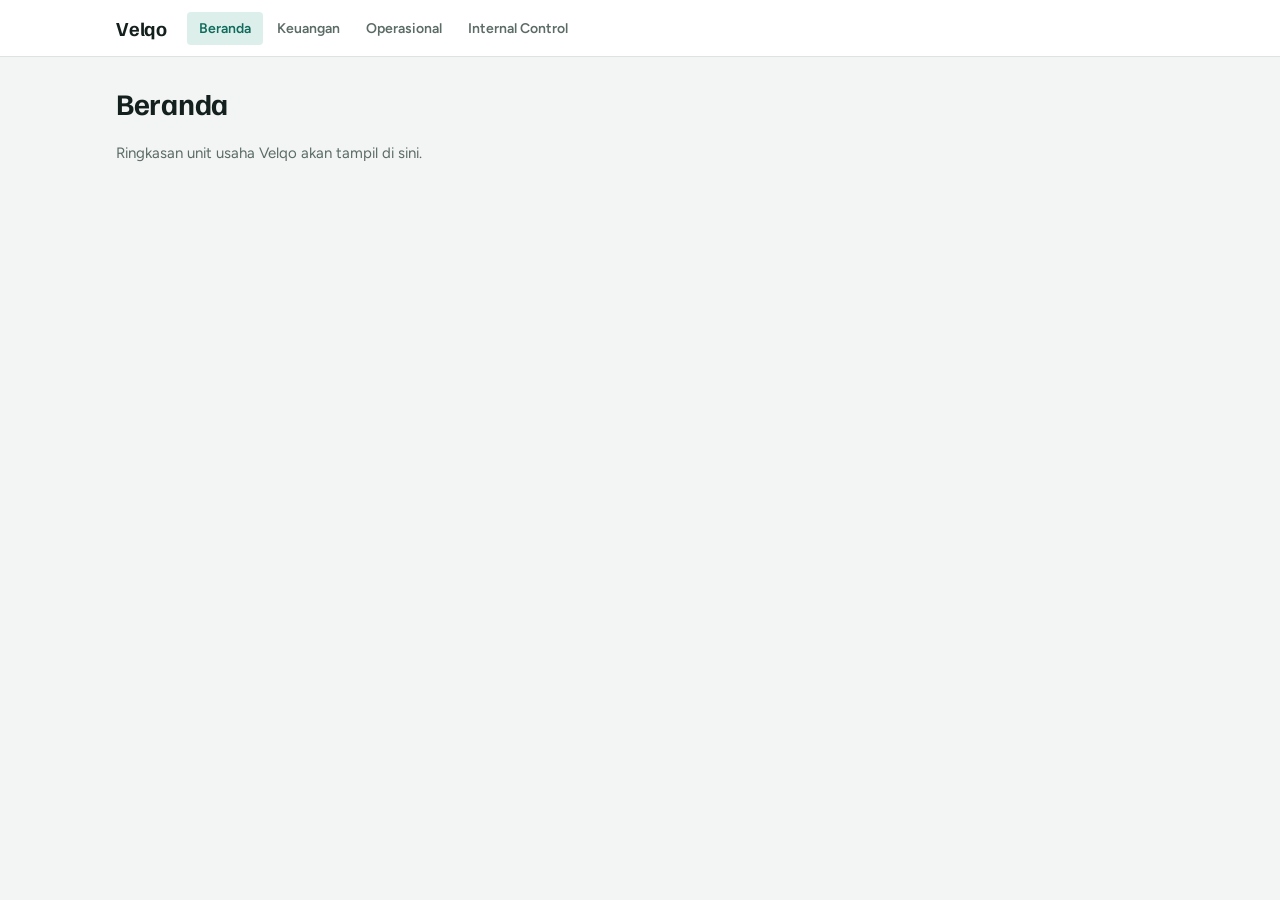
==== index.html @ 950c6e25 "web velco" ====
<!doctype html>
<html lang="id">
<head>
<meta charset="utf-8">
<meta name="viewport" content="width=device-width, initial-scale=1">
<title>Velqo</title>
<link rel="stylesheet" href="https://fonts.googleapis.com/css2?family=Familjen+Grotesk:wght@600;700&family=Figtree:wght@400;600&display=swap">
<link rel="stylesheet" href="assets/css/base.css">
<link rel="stylesheet" href="assets/css/nav.css">
</head>
<body>
<div id="velqo-nav"></div>
<script src="assets/js/menu.js"></script>
<script src="assets/js/nav.js"></script>

<main class="page">
  <h1>Beranda</h1>
  <p class="lead">Ringkasan unit usaha Velqo akan tampil di sini.</p>
</main>
</body>
</html>
---- assets/css/base.css ----
/* Warna dan huruf dasar yang dipakai semua halaman Velqo. */
:root {
  --bg: #F2F5F3;
  --surface: #FFFFFF;
  --ink: #14201D;
  --muted: #5B6B66;
  --line: #DCE3E0;
  --accent: #0F6B5C;
  --accent-ink: #FFFFFF;
  --accent-soft: #DDEFEA;
  --font-display: 'Familjen Grotesk', 'Segoe UI', system-ui, sans-serif;
  --font-body: 'Figtree', 'Segoe UI', system-ui, sans-serif;
  color-scheme: light;
}
@media (prefers-color-scheme: dark) {
  :root {
    --bg: #0E1513;
    --surface: #151E1B;
    --ink: #E6EEEB;
    --muted: #93A39D;
    --line: #26332F;
    --accent: #4FC1AA;
    --accent-ink: #06201A;
    --accent-soft: #16352E;
    color-scheme: dark;
  }
}

* { box-sizing: border-box; }
body {
  margin: 0;
  background: var(--bg);
  color: var(--ink);
  font: 15px/1.5 var(--font-body);
}
h1, h2, h3 { font-family: var(--font-display); margin: 0; letter-spacing: -0.01em; text-wrap: balance; }
:focus-visible { outline: 2px solid var(--accent); outline-offset: 2px; }

.page {
  max-width: 1080px;
  margin: 0 auto;
  padding-block: 24px 56px;
  padding-left: max(16px, env(safe-area-inset-left, 0px));
  padding-right: max(16px, env(safe-area-inset-right, 0px));
  display: flex;
  flex-direction: column;
  gap: 16px;
}
.page .lead { color: var(--muted); margin: 0; }
.panel { background: var(--surface); border: 1px solid var(--line); border-radius: 6px; padding: 16px; }
---- assets/css/nav.css ----
/* Gaya navigasi. Memakai warna dari base.css. */
#velqo-nav { min-height: 56px; } /* menahan tinggi supaya halaman tidak melompat saat menu dimuat */

.vnav {
  background: var(--surface, #fff);
  border-bottom: 1px solid var(--line, #dce3e0);
  position: sticky;
  top: env(safe-area-inset-top, 0px);
  z-index: 10;
}
.vnav-inner {
  max-width: 1080px;
  margin: 0 auto;
  min-height: 56px;
  display: flex;
  align-items: center;
  flex-wrap: wrap;
  gap: 4px 20px;
  padding-left: max(16px, env(safe-area-inset-left, 0px));
  padding-right: max(16px, env(safe-area-inset-right, 0px));
}
.vnav-brand {
  font: 700 20px var(--font-display, system-ui, sans-serif);
  letter-spacing: -0.01em;
  color: var(--ink, #14201d);
  text-decoration: none;
}
.vnav-list { list-style: none; margin: 0; padding: 0; display: flex; gap: 2px; flex-wrap: wrap; }
.vnav-list a {
  display: block;
  padding: 8px 12px;
  border-radius: 4px;
  color: var(--muted, #5b6b66);
  text-decoration: none;
  font: 600 14px var(--font-body, system-ui, sans-serif);
}
.vnav-list a:hover { color: var(--ink, #14201d); background: var(--accent-soft, #ddefea); }
.vnav-list a[aria-current="page"] { color: var(--accent, #0f6b5c); background: var(--accent-soft, #ddefea); }

.vnav-toggle {
  display: none;
  margin-left: auto;
  padding: 7px 12px;
  background: transparent;
  color: var(--ink, #14201d);
  border: 1px solid var(--line, #dce3e0);
  border-radius: 4px;
  font: 600 14px var(--font-body, system-ui, sans-serif);
  cursor: pointer;
}

@media (max-width: 640px) {
  .vnav-toggle { display: block; }
  .vnav-list { display: none; width: 100%; flex-direction: column; padding-bottom: 10px; }
  .vnav.open .vnav-list { display: flex; }
}
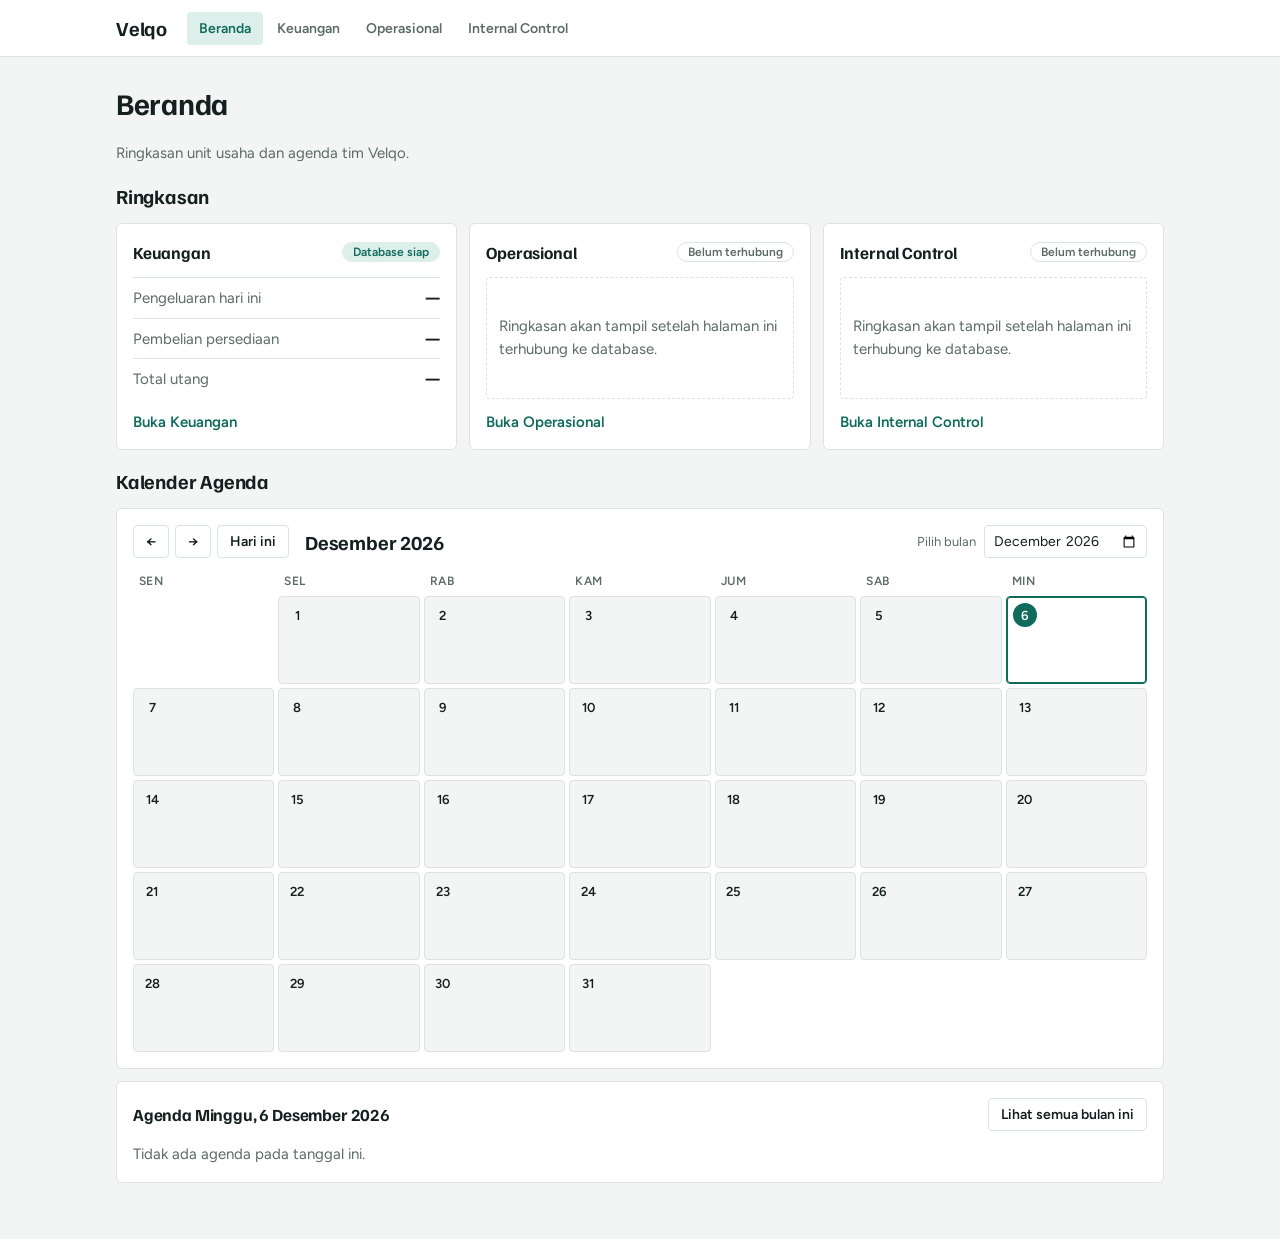
==== commit a4b7549a: "Beranda: kerangka ringkasan dan kalender agenda - Tambah bagian ringkasan Keuangan, Operasional, Int" ====
--- a/index.html
+++ b/index.html
@@ -7,6 +7,7 @@
 <link rel="stylesheet" href="https://fonts.googleapis.com/css2?family=Familjen+Grotesk:wght@600;700&family=Figtree:wght@400;600&display=swap">
 <link rel="stylesheet" href="assets/css/base.css">
 <link rel="stylesheet" href="assets/css/nav.css">
+<link rel="stylesheet" href="assets/css/home.css">
 </head>
 <body>
 <div id="velqo-nav"></div>
@@ -15,7 +16,85 @@
 
 <main class="page">
   <h1>Beranda</h1>
-  <p class="lead">Ringkasan unit usaha Velqo akan tampil di sini.</p>
+  <p class="lead">Ringkasan unit usaha dan agenda tim Velqo.</p>
+
+  <!--
+    RINGKASAN HALAMAN LAIN
+    Bagian ini baru kerangka. Isi angka lewat window.VelqoHome.setRingkasan('nama', 'nilai')
+    (lihat assets/js/home.js). Setiap angka punya atribut data-ringkasan sebagai penandanya.
+  -->
+  <section aria-labelledby="ringkasan-judul" class="home-section">
+    <div class="section-head">
+      <h2 id="ringkasan-judul">Ringkasan</h2>
+    </div>
+
+    <div class="summary-grid">
+      <article class="panel summary-card" id="ringkasan-keuangan">
+        <div class="summary-top">
+          <h3>Keuangan</h3>
+          <span class="badge badge-ready">Database siap</span>
+        </div>
+        <dl class="stats">
+          <div class="stat"><dt>Pengeluaran hari ini</dt><dd data-ringkasan="keuangan.pengeluaran">&mdash;</dd></div>
+          <div class="stat"><dt>Pembelian persediaan</dt><dd data-ringkasan="keuangan.persediaan">&mdash;</dd></div>
+          <div class="stat"><dt>Total utang</dt><dd data-ringkasan="keuangan.utang">&mdash;</dd></div>
+        </dl>
+        <a class="summary-link" href="keuangan/">Buka Keuangan</a>
+      </article>
+
+      <article class="panel summary-card" id="ringkasan-operasional">
+        <div class="summary-top">
+          <h3>Operasional</h3>
+          <span class="badge">Belum terhubung</span>
+        </div>
+        <div class="summary-empty" data-ringkasan="operasional.isi">Ringkasan akan tampil setelah halaman ini terhubung ke database.</div>
+        <a class="summary-link" href="operasional/">Buka Operasional</a>
+      </article>
+
+      <article class="panel summary-card" id="ringkasan-internal-control">
+        <div class="summary-top">
+          <h3>Internal Control</h3>
+          <span class="badge">Belum terhubung</span>
+        </div>
+        <div class="summary-empty" data-ringkasan="internal-control.isi">Ringkasan akan tampil setelah halaman ini terhubung ke database.</div>
+        <a class="summary-link" href="internal-control/">Buka Internal Control</a>
+      </article>
+    </div>
+  </section>
+
+  <section aria-labelledby="kalender-judul" class="home-section">
+    <div class="section-head">
+      <h2 id="kalender-judul">Kalender Agenda</h2>
+    </div>
+
+    <div class="panel cal">
+      <div class="cal-toolbar">
+        <div class="cal-nav">
+          <button type="button" class="btn" id="cal-prev" aria-label="Bulan sebelumnya">&larr;</button>
+          <button type="button" class="btn" id="cal-next" aria-label="Bulan berikutnya">&rarr;</button>
+          <button type="button" class="btn" id="cal-today">Hari ini</button>
+        </div>
+        <h3 class="cal-title" id="cal-title" aria-live="polite"></h3>
+        <label class="cal-jump">
+          <span>Pilih bulan</span>
+          <input type="month" id="cal-jump">
+        </label>
+      </div>
+
+      <div class="cal-grid" id="cal-grid"></div>
+    </div>
+
+    <div class="panel agenda" aria-live="polite">
+      <div class="agenda-head">
+        <h3 id="agenda-title"></h3>
+        <button type="button" class="btn" id="agenda-all" hidden>Lihat semua bulan ini</button>
+      </div>
+      <div id="agenda-list"></div>
+    </div>
+  </section>
 </main>
+
+<script src="assets/js/agenda.js"></script>
+<script src="assets/js/home.js"></script>
 </body>
 </html>
--- a/assets/css/home.css
+++ b/assets/css/home.css
@@ -0,0 +1,130 @@
+/* Gaya khusus halaman beranda: ringkasan dan kalender agenda. Memakai warna dari base.css. */
+.home-section { display: flex; flex-direction: column; gap: 12px; }
+.home-section h2 { font-size: 20px; }
+
+.btn {
+  padding: 7px 12px;
+  background: var(--surface);
+  color: var(--ink);
+  border: 1px solid var(--line);
+  border-radius: 4px;
+  font: 600 14px var(--font-body);
+  cursor: pointer;
+}
+.btn:hover { background: var(--accent-soft); }
+.btn[hidden] { display: none; }
+
+/* ---------- Ringkasan ---------- */
+.summary-grid { display: grid; grid-template-columns: repeat(auto-fit, minmax(240px, 1fr)); gap: 12px; }
+.summary-card { display: flex; flex-direction: column; gap: 12px; }
+.summary-top { display: flex; align-items: center; justify-content: space-between; gap: 8px; }
+.summary-top h3 { font-size: 17px; }
+
+.badge {
+  font: 600 12px var(--font-body);
+  color: var(--muted);
+  border: 1px solid var(--line);
+  border-radius: 999px;
+  padding: 2px 10px;
+  white-space: nowrap;
+}
+.badge-ready { color: var(--accent); background: var(--accent-soft); border-color: transparent; }
+
+.stats { margin: 0; display: flex; flex-direction: column; }
+.stat { display: flex; justify-content: space-between; align-items: baseline; gap: 12px; padding: 8px 0; border-top: 1px solid var(--line); }
+.stat dt { color: var(--muted); }
+.stat dd { margin: 0; font: 700 17px var(--font-display); font-variant-numeric: tabular-nums; }
+
+.summary-empty {
+  flex: 1;
+  display: flex;
+  align-items: center;
+  padding: 12px;
+  border: 1px dashed var(--line);
+  border-radius: 4px;
+  color: var(--muted);
+  min-height: 96px;
+}
+.summary-link { margin-top: auto; color: var(--accent); font-weight: 600; text-decoration: none; }
+.summary-link:hover { text-decoration: underline; }
+
+/* ---------- Kalender ---------- */
+.cal { display: flex; flex-direction: column; gap: 12px; }
+.cal-toolbar { display: flex; align-items: center; flex-wrap: wrap; gap: 8px 16px; }
+.cal-nav { display: flex; gap: 6px; }
+.cal-title { font-size: 20px; flex: 1; min-width: 150px; }
+.cal-jump { display: flex; align-items: center; gap: 8px; color: var(--muted); font-size: 13px; }
+.cal-jump input {
+  padding: 6px 8px;
+  background: var(--surface);
+  color: var(--ink);
+  border: 1px solid var(--line);
+  border-radius: 4px;
+  font: 400 14px var(--font-body);
+}
+
+.cal-grid { display: grid; grid-template-columns: repeat(7, minmax(0, 1fr)); gap: 4px; }
+.cal-dow { padding: 4px 6px; color: var(--muted); font: 600 12px var(--font-body); text-transform: uppercase; letter-spacing: 0.04em; }
+.cal-blank { min-height: 88px; }
+
+.cal-day {
+  min-height: 88px;
+  padding: 6px;
+  display: flex;
+  flex-direction: column;
+  align-items: stretch;
+  gap: 4px;
+  text-align: left;
+  background: var(--bg);
+  color: var(--ink);
+  border: 1px solid var(--line);
+  border-radius: 4px;
+  font: 400 13px var(--font-body);
+  cursor: pointer;
+  min-width: 0;
+}
+.cal-day:hover { border-color: var(--accent); }
+.cal-day[aria-pressed="true"] { border-color: var(--accent); box-shadow: inset 0 0 0 1px var(--accent); background: var(--surface); }
+.cal-num { font: 600 13px var(--font-body); width: 24px; height: 24px; display: inline-flex; align-items: center; justify-content: center; border-radius: 999px; }
+.cal-day[aria-current="date"] .cal-num { background: var(--accent); color: var(--accent-ink); }
+
+.cal-chip {
+  display: block;
+  padding: 1px 6px;
+  border-radius: 3px;
+  background: var(--accent-soft);
+  color: var(--accent);
+  font: 600 12px/1.4 var(--font-body);
+  white-space: nowrap;
+  overflow: hidden;
+  text-overflow: ellipsis;
+}
+.cal-more { color: var(--muted); font-size: 12px; padding-left: 2px; }
+.cal-dots { display: none; gap: 3px; }
+.cal-dots i { width: 6px; height: 6px; border-radius: 50%; background: var(--accent); }
+
+/* ---------- Daftar agenda ---------- */
+.agenda { display: flex; flex-direction: column; gap: 12px; }
+.agenda-head { display: flex; align-items: center; justify-content: space-between; flex-wrap: wrap; gap: 8px; }
+.agenda-head h3 { font-size: 17px; }
+.agenda-empty { color: var(--muted); margin: 0; }
+.agenda-group + .agenda-group { margin-top: 12px; }
+.agenda-date { font: 700 14px var(--font-display); margin: 0 0 6px; color: var(--accent); }
+.agenda-items { list-style: none; margin: 0; padding: 0; display: flex; flex-direction: column; gap: 6px; }
+.agenda-item { display: grid; grid-template-columns: 110px 1fr; gap: 4px 12px; padding: 8px 0; border-top: 1px solid var(--line); }
+.agenda-time { color: var(--muted); font-variant-numeric: tabular-nums; }
+.agenda-name { font-weight: 600; }
+.agenda-note { color: var(--muted); font-size: 14px; margin-top: 2px; }
+.agenda-tag { display: inline-block; margin-left: 8px; padding: 0 8px; border-radius: 999px; background: var(--accent-soft); color: var(--accent); font: 600 12px var(--font-body); vertical-align: 1px; }
+
+@media (max-width: 640px) {
+  .cal-grid { gap: 2px; }
+  .cal-dow { padding: 4px 0; text-align: center; font-size: 11px; letter-spacing: 0; }
+  .cal-day, .cal-blank { min-height: 52px; }
+  .cal-day { padding: 4px 2px; align-items: center; }
+  .cal-chip, .cal-more { display: none; }
+  .cal-dots { display: flex; }
+  .cal-jump span { display: none; }
+  .cal-title { order: -1; flex-basis: 100%; }
+  .agenda-item { grid-template-columns: 1fr; }
+}
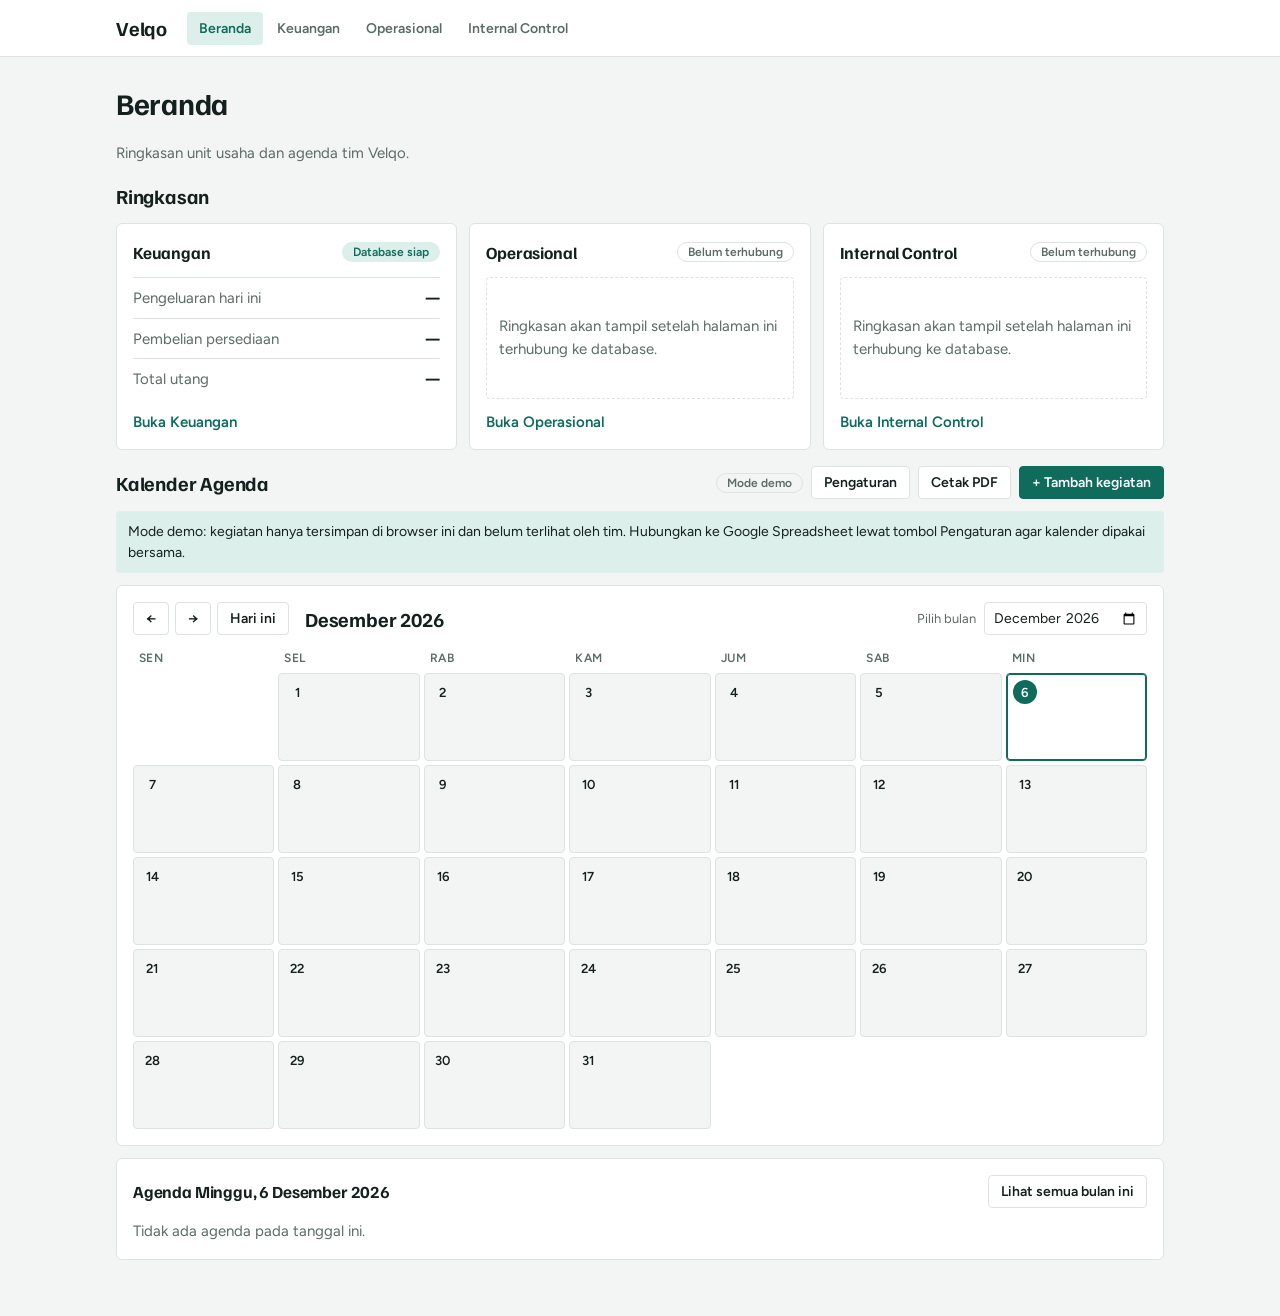
==== commit 39877047: "Kalender agenda: input kegiatan, cetak PDF, dan backend Apps Script - Tombol + Tambah kegiatan: form" ====
--- a/index.html
+++ b/index.html
@@ -7,7 +7,7 @@
 <link rel="stylesheet" href="https://fonts.googleapis.com/css2?family=Familjen+Grotesk:wght@600;700&family=Figtree:wght@400;600&display=swap">
 <link rel="stylesheet" href="assets/css/base.css">
 <link rel="stylesheet" href="assets/css/nav.css">
-<link rel="stylesheet" href="assets/css/home.css">
+<link rel="stylesheet" href="assets/css/home.css?v=2">
 </head>
 <body>
 <div id="velqo-nav"></div>
@@ -15,15 +15,15 @@
 <script src="assets/js/nav.js"></script>
 
 <main class="page">
-  <h1>Beranda</h1>
-  <p class="lead">Ringkasan unit usaha dan agenda tim Velqo.</p>
+  <h1 class="no-print">Beranda</h1>
+  <p class="lead no-print">Ringkasan unit usaha dan agenda tim Velqo.</p>
 
   <!--
     RINGKASAN HALAMAN LAIN
     Bagian ini baru kerangka. Isi angka lewat window.VelqoHome.setRingkasan('nama', 'nilai')
     (lihat assets/js/home.js). Setiap angka punya atribut data-ringkasan sebagai penandanya.
   -->
-  <section aria-labelledby="ringkasan-judul" class="home-section">
+  <section aria-labelledby="ringkasan-judul" class="home-section no-print">
     <div class="section-head">
       <h2 id="ringkasan-judul">Ringkasan</h2>
     </div>
@@ -62,10 +62,18 @@
     </div>
   </section>
 
-  <section aria-labelledby="kalender-judul" class="home-section">
+  <section aria-labelledby="kalender-judul" class="home-section no-print">
     <div class="section-head">
       <h2 id="kalender-judul">Kalender Agenda</h2>
+      <div class="section-actions">
+        <span class="badge" id="ag-mode"></span>
+        <button type="button" class="btn" id="ag-settings">Pengaturan</button>
+        <button type="button" class="btn" id="ag-print">Cetak PDF</button>
+        <button type="button" class="btn btn-primary" id="ag-add">+ Tambah kegiatan</button>
+      </div>
     </div>
+
+    <div class="note" id="ag-demo-note" hidden>Mode demo: kegiatan hanya tersimpan di browser ini dan belum terlihat oleh tim. Hubungkan ke Google Spreadsheet lewat tombol Pengaturan agar kalender dipakai bersama.</div>
 
     <div class="panel cal">
       <div class="cal-toolbar">
@@ -81,7 +89,7 @@
         </label>
       </div>
 
-      <div class="cal-grid" id="cal-grid"></div>
+      <div class="cal-grid" id="cal-grid" role="group" aria-labelledby="cal-title"></div>
     </div>
 
     <div class="panel agenda" aria-live="polite">
@@ -92,9 +100,71 @@
       <div id="agenda-list"></div>
     </div>
   </section>
+
+  <!-- Tampilan khusus cetak (disembunyikan di layar). Diisi oleh home.js. -->
+  <section class="cal-print" id="cal-print" aria-hidden="true"></section>
 </main>
 
-<script src="assets/js/agenda.js"></script>
-<script src="assets/js/home.js"></script>
+<!-- Formulir tambah/ubah kegiatan -->
+<dialog class="dlg" id="ag-dialog" aria-labelledby="ag-dlg-title">
+  <form id="ag-form" novalidate>
+    <div class="dlg-head">
+      <h3 id="ag-dlg-title">Tambah kegiatan</h3>
+      <button type="button" class="btn btn-sm" id="ag-dlg-x" aria-label="Tutup">&times;</button>
+    </div>
+    <div class="dlg-body">
+      <label class="field full"><span>Nama kegiatan *</span><input name="judul" maxlength="120" autocomplete="off"></label>
+      <label class="field"><span>Tanggal *</span><input type="date" name="tanggal"></label>
+      <label class="field"><span>Sampai tanggal (opsional)</span><input type="date" name="selesai"></label>
+      <label class="field"><span>Jam mulai</span><input type="time" name="mulai"></label>
+      <label class="field"><span>Jam selesai</span><input type="time" name="akhir"></label>
+      <label class="field full"><span>Unit</span>
+        <select name="unit">
+          <option value="">Umum</option>
+          <option value="Keuangan">Keuangan</option>
+          <option value="Operasional">Operasional</option>
+          <option value="Internal Control">Internal Control</option>
+        </select>
+      </label>
+      <label class="field full"><span>Catatan</span><textarea name="catatan" rows="3" maxlength="500"></textarea></label>
+      <label class="field full"><span>Diinput oleh</span><input name="pembuat" maxlength="60" autocomplete="name"></label>
+      <p class="dlg-error" id="ag-dlg-error" role="alert" hidden></p>
+    </div>
+    <div class="dlg-foot">
+      <button type="button" class="btn btn-danger" id="ag-delete" hidden>Hapus</button>
+      <span class="spacer"></span>
+      <button type="button" class="btn" id="ag-cancel">Batal</button>
+      <button type="submit" class="btn btn-primary" id="ag-save">Simpan</button>
+    </div>
+  </form>
+</dialog>
+
+<!-- Pengaturan sambungan database agenda -->
+<dialog class="dlg" id="ag-cfg-dialog" aria-labelledby="ag-cfg-title">
+  <form id="ag-cfg-form" novalidate>
+    <div class="dlg-head">
+      <h3 id="ag-cfg-title">Sambungan database agenda</h3>
+      <button type="button" class="btn btn-sm" id="ag-cfg-x" aria-label="Tutup">&times;</button>
+    </div>
+    <div class="dlg-body">
+      <label class="field full"><span>URL Web App Apps Script (berakhiran /exec)</span><input name="url" placeholder="https://script.google.com/macros/s/&hellip;/exec" autocomplete="off"></label>
+      <label class="field full"><span>Token (sama dengan TOKEN di Apps Script agenda)</span><input name="token" type="password" autocomplete="off"></label>
+      <p class="dlg-hint">Token disimpan di browser perangkat ini saja. Minta token ke admin. Cara memasang backend ada di apps-script/agenda/README.md.</p>
+      <p class="dlg-msg" id="ag-cfg-msg" role="status" hidden></p>
+    </div>
+    <div class="dlg-foot">
+      <button type="button" class="btn btn-danger" id="ag-cfg-off" hidden>Kembali ke mode demo</button>
+      <span class="spacer"></span>
+      <button type="button" class="btn" id="ag-cfg-test">Tes koneksi</button>
+      <button type="submit" class="btn btn-primary" id="ag-cfg-save">Simpan &amp; muat ulang</button>
+    </div>
+  </form>
+</dialog>
+
+<div class="toast" id="ag-toast" role="status" aria-live="polite" hidden></div>
+
+<script src="assets/js/agenda.js?v=2"></script>
+<script src="assets/js/agenda-api.js?v=2"></script>
+<script src="assets/js/home.js?v=2"></script>
 </body>
 </html>
--- a/assets/css/home.css
+++ b/assets/css/home.css
@@ -1,6 +1,11 @@
-/* Gaya khusus halaman beranda: ringkasan dan kalender agenda. Memakai warna dari base.css. */
+/* Gaya khusus halaman beranda: ringkasan, kalender agenda, formulir, dan cetak. Memakai warna dari base.css. */
+:root { --danger: #B3261E; }
+@media (prefers-color-scheme: dark) { :root { --danger: #F2B8B5; } }
+
 .home-section { display: flex; flex-direction: column; gap: 12px; }
 .home-section h2 { font-size: 20px; }
+.section-head { display: flex; align-items: center; justify-content: space-between; flex-wrap: wrap; gap: 8px 16px; }
+.section-actions { display: flex; align-items: center; flex-wrap: wrap; gap: 8px; }
 
 .btn {
   padding: 7px 12px;
@@ -13,6 +18,15 @@
 }
 .btn:hover { background: var(--accent-soft); }
 .btn[hidden] { display: none; }
+.btn:disabled { opacity: 0.6; cursor: default; }
+.btn-sm { padding: 4px 10px; font-size: 13px; }
+.btn-primary { background: var(--accent); color: var(--accent-ink); border-color: var(--accent); }
+.btn-primary:hover { background: var(--accent); filter: brightness(1.08); }
+.btn-danger { color: var(--danger); border-color: var(--danger); }
+.btn-danger:hover { background: transparent; filter: brightness(1.1); }
+
+.note { padding: 10px 12px; border-radius: 4px; background: var(--accent-soft); color: var(--ink); font-size: 14px; }
+.note[hidden] { display: none; }
 
 /* ---------- Ringkasan ---------- */
 .summary-grid { display: grid; grid-template-columns: repeat(auto-fit, minmax(240px, 1fr)); gap: 12px; }
@@ -28,7 +42,7 @@
   padding: 2px 10px;
   white-space: nowrap;
 }
-.badge-ready { color: var(--accent); background: var(--accent-soft); border-color: transparent; }
+.badge-ready, .badge.live { color: var(--accent); background: var(--accent-soft); border-color: transparent; }
 
 .stats { margin: 0; display: flex; flex-direction: column; }
 .stat { display: flex; justify-content: space-between; align-items: baseline; gap: 12px; padding: 8px 0; border-top: 1px solid var(--line); }
@@ -108,14 +122,77 @@
 .agenda-head { display: flex; align-items: center; justify-content: space-between; flex-wrap: wrap; gap: 8px; }
 .agenda-head h3 { font-size: 17px; }
 .agenda-empty { color: var(--muted); margin: 0; }
+.agenda-error { display: flex; flex-direction: column; align-items: flex-start; gap: 8px; }
+.agenda-error p { margin: 0; color: var(--danger); }
+.agenda-error .row { display: flex; gap: 8px; flex-wrap: wrap; }
 .agenda-group + .agenda-group { margin-top: 12px; }
 .agenda-date { font: 700 14px var(--font-display); margin: 0 0 6px; color: var(--accent); }
 .agenda-items { list-style: none; margin: 0; padding: 0; display: flex; flex-direction: column; gap: 6px; }
-.agenda-item { display: grid; grid-template-columns: 110px 1fr; gap: 4px 12px; padding: 8px 0; border-top: 1px solid var(--line); }
+.agenda-item { display: grid; grid-template-columns: 130px 1fr auto; gap: 4px 12px; align-items: start; padding: 8px 0; border-top: 1px solid var(--line); }
 .agenda-time { color: var(--muted); font-variant-numeric: tabular-nums; }
 .agenda-name { font-weight: 600; }
 .agenda-note { color: var(--muted); font-size: 14px; margin-top: 2px; }
+.agenda-by { color: var(--muted); font-size: 12px; margin-top: 2px; }
 .agenda-tag { display: inline-block; margin-left: 8px; padding: 0 8px; border-radius: 999px; background: var(--accent-soft); color: var(--accent); font: 600 12px var(--font-body); vertical-align: 1px; }
+
+/* ---------- Dialog formulir ---------- */
+.dlg {
+  width: min(520px, calc(100% - 32px));
+  max-height: calc(100vh - 32px);
+  padding: 0;
+  overflow: auto;
+  background: var(--surface);
+  color: var(--ink);
+  border: 1px solid var(--line);
+  border-radius: 8px;
+}
+.dlg::backdrop { background: rgba(10, 20, 17, 0.55); }
+.dlg-head { display: flex; align-items: center; justify-content: space-between; gap: 8px; padding: 16px 16px 0; }
+.dlg-head h3 { font-size: 18px; }
+.dlg-body { padding: 16px; display: grid; grid-template-columns: 1fr 1fr; gap: 12px; }
+.field { display: block; min-width: 0; }
+.field.full { grid-column: 1 / -1; }
+.field span { display: block; margin-bottom: 4px; color: var(--muted); font: 600 13px var(--font-body); }
+.field input, .field select, .field textarea {
+  display: block;
+  width: 100%;
+  padding: 8px 10px;
+  background: var(--bg);
+  color: var(--ink);
+  border: 1px solid var(--line);
+  border-radius: 4px;
+  font: 400 15px var(--font-body);
+}
+.field textarea { resize: vertical; }
+.dlg-error, .dlg-msg, .dlg-hint { grid-column: 1 / -1; margin: 0; font-size: 14px; }
+.dlg-error { color: var(--danger); font-weight: 600; }
+.dlg-msg { font-weight: 600; }
+.dlg-msg.ok { color: var(--accent); }
+.dlg-msg.err { color: var(--danger); }
+.dlg-hint { color: var(--muted); }
+.dlg-error[hidden], .dlg-msg[hidden] { display: none; }
+.dlg-foot { display: flex; align-items: center; flex-wrap: wrap; gap: 8px; padding: 12px 16px 16px; border-top: 1px solid var(--line); }
+.dlg-foot .spacer { flex: 1; }
+
+/* ---------- Pemberitahuan singkat ---------- */
+.toast {
+  position: fixed;
+  left: 50%;
+  bottom: max(20px, env(safe-area-inset-bottom, 0px));
+  transform: translateX(-50%);
+  z-index: 30;
+  max-width: calc(100% - 32px);
+  padding: 10px 16px;
+  border-radius: 6px;
+  background: var(--ink);
+  color: var(--bg);
+  font: 600 14px var(--font-body);
+}
+.toast[hidden] { display: none; }
+.toast.err { background: var(--danger); color: #fff; }
+
+/* ---------- Tampilan cetak: disembunyikan di layar ---------- */
+.cal-print { display: none; }
 
 @media (max-width: 640px) {
   .cal-grid { gap: 2px; }
@@ -127,4 +204,50 @@
   .cal-jump span { display: none; }
   .cal-title { order: -1; flex-basis: 100%; }
   .agenda-item { grid-template-columns: 1fr; }
-}
+  .section-actions { width: 100%; }
+  .section-actions .btn-primary { flex: 1; }
+}
+@media (max-width: 480px) {
+  .dlg-body { grid-template-columns: 1fr; }
+  .field input, .field select, .field textarea { font-size: 16px; } /* mencegah iOS memperbesar layar saat mengetik */
+}
+
+/* ---------- Cetak / Simpan PDF ---------- */
+@media print {
+  @page { size: A4 landscape; margin: 10mm; }
+
+  /* Selalu terang di kertas, apa pun tema layar. */
+  :root {
+    --bg: #fff; --surface: #fff; --ink: #000; --muted: #444; --line: #888;
+    --accent: #0F6B5C; --accent-soft: #e8f2ef; --danger: #B3261E;
+    color-scheme: light;
+  }
+  html, body { background: #fff; color: #000; }
+  #velqo-nav, .no-print, .toast, dialog { display: none !important; }
+  .page { display: block; max-width: none; padding: 0; }
+
+  .cal-print { display: block; color: #000; font: 10pt/1.35 var(--font-body); }
+  .print-head { display: flex; align-items: baseline; justify-content: space-between; margin-bottom: 6px; }
+  .print-head h2 { font-size: 16pt; }
+  .print-head p { margin: 0; font: 700 14pt var(--font-display); }
+
+  .print-cal { width: 100%; border-collapse: collapse; table-layout: fixed; }
+  .print-cal th { padding: 3px 4px; border: 1px solid #888; background: #eee; font: 700 9pt var(--font-body); text-align: left; -webkit-print-color-adjust: exact; print-color-adjust: exact; }
+  .print-cal td { height: 24mm; padding: 3px 4px; border: 1px solid #888; vertical-align: top; overflow: hidden; }
+  .print-cal tr { break-inside: avoid; }
+  .print-cal td.out { background: #f2f2f2; -webkit-print-color-adjust: exact; print-color-adjust: exact; }
+  .print-cal .pn { font-weight: 700; font-size: 10pt; }
+  .print-cal .pe { margin-top: 2px; font-size: 8.5pt; line-height: 1.25; overflow-wrap: anywhere; }
+  .print-cal .pt { font-weight: 700; }
+
+  .print-list { margin-top: 8mm; }
+  .print-list.break { break-before: page; margin-top: 0; }
+  .print-list h3 { font-size: 13pt; margin-bottom: 4px; }
+  .print-rows { width: 100%; border-collapse: collapse; font-size: 9.5pt; }
+  .print-rows th { text-align: left; padding: 3px 6px; border-bottom: 1.5px solid #000; }
+  .print-rows td { padding: 4px 6px; border-bottom: 1px solid #bbb; vertical-align: top; }
+  .print-rows tr { break-inside: avoid; }
+  .print-rows .tag { font-size: 8.5pt; color: #444; }
+  .print-empty { margin: 0; color: #444; }
+  .print-foot { margin: 8px 0 0; font-size: 8.5pt; color: #444; }
+}
